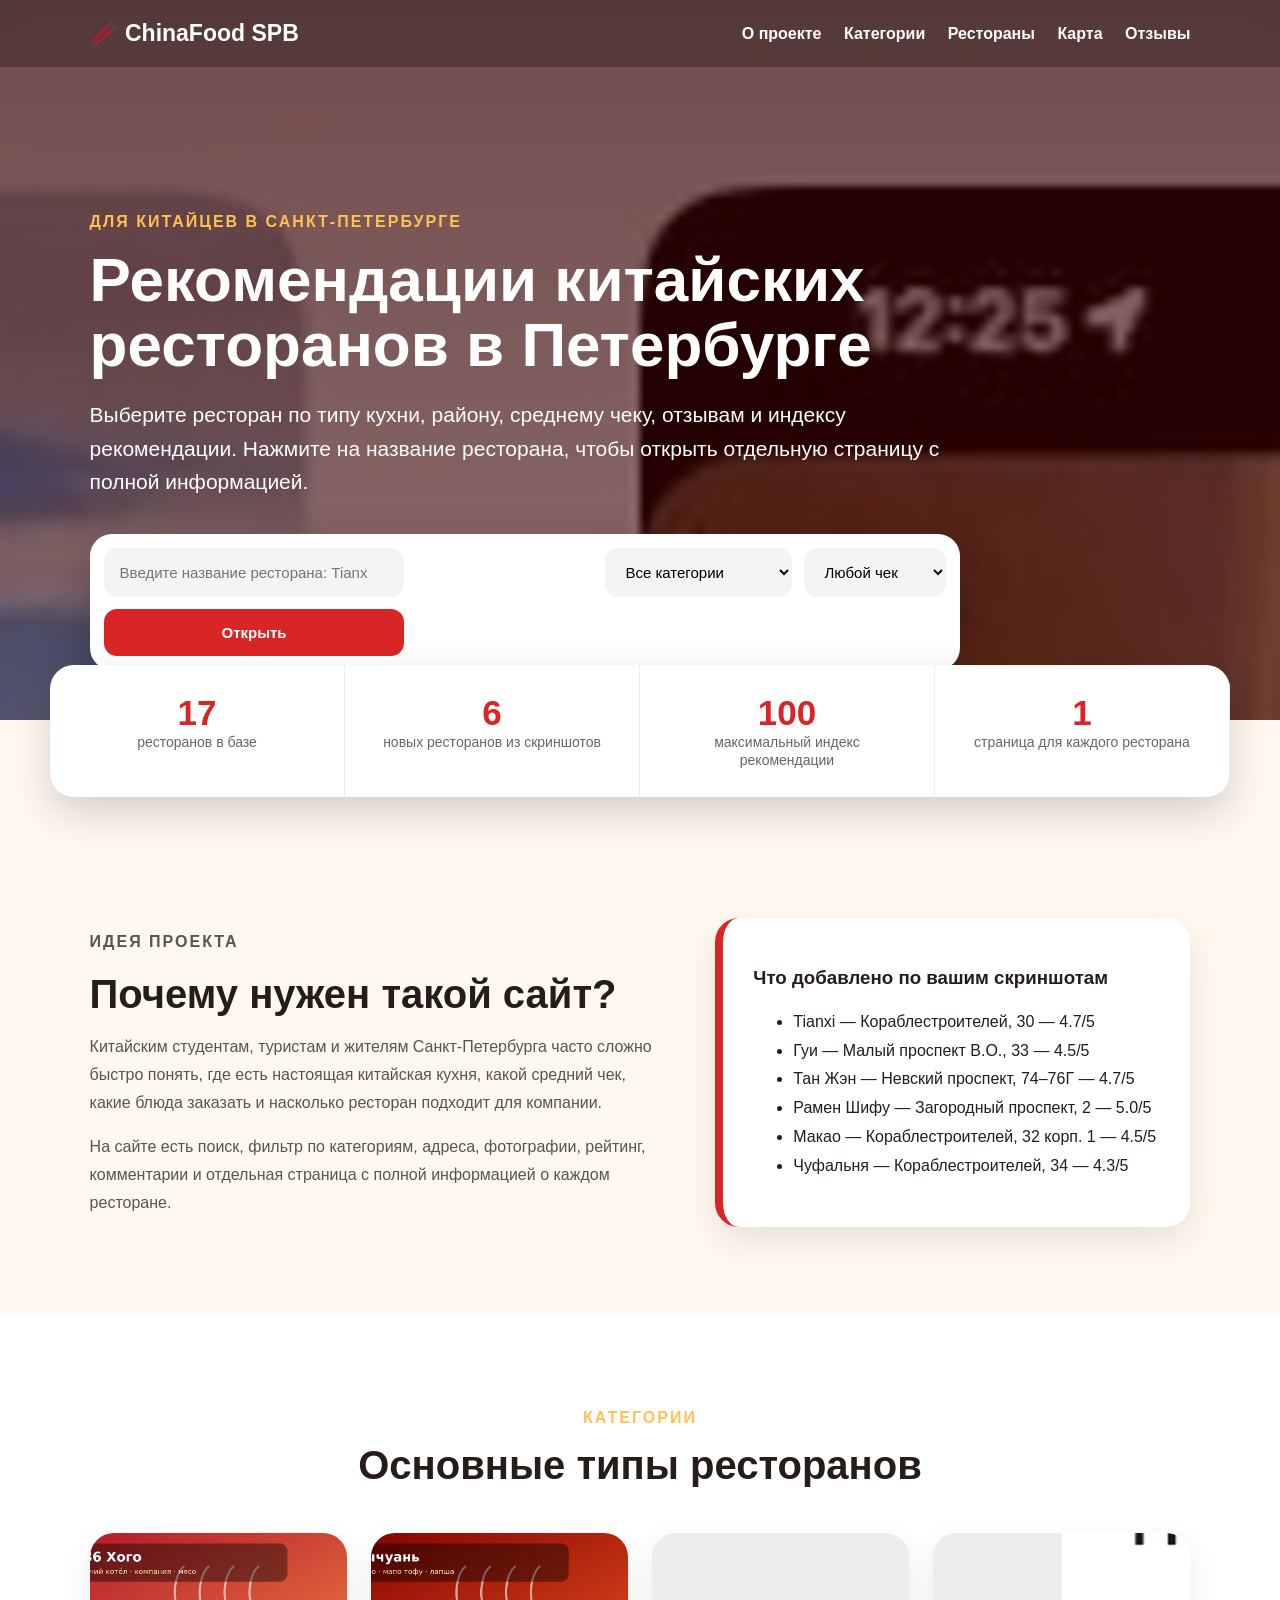
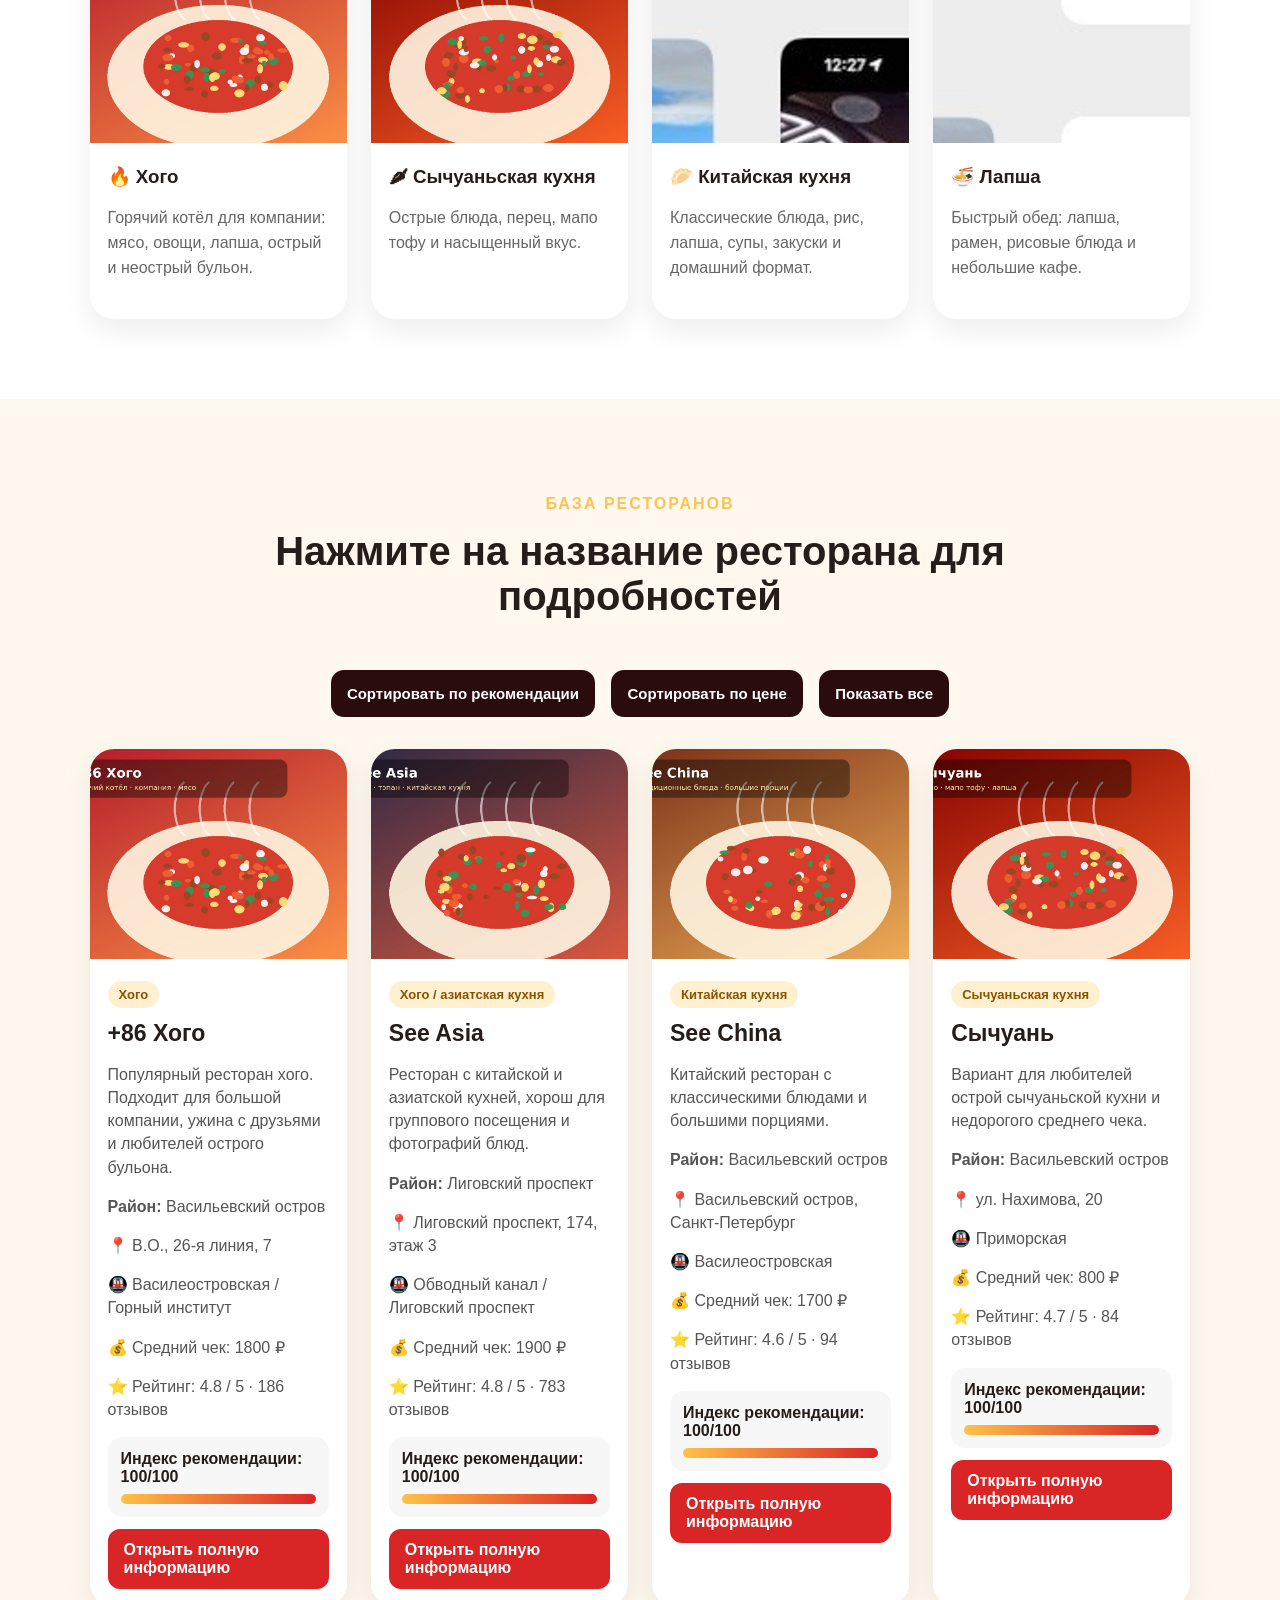
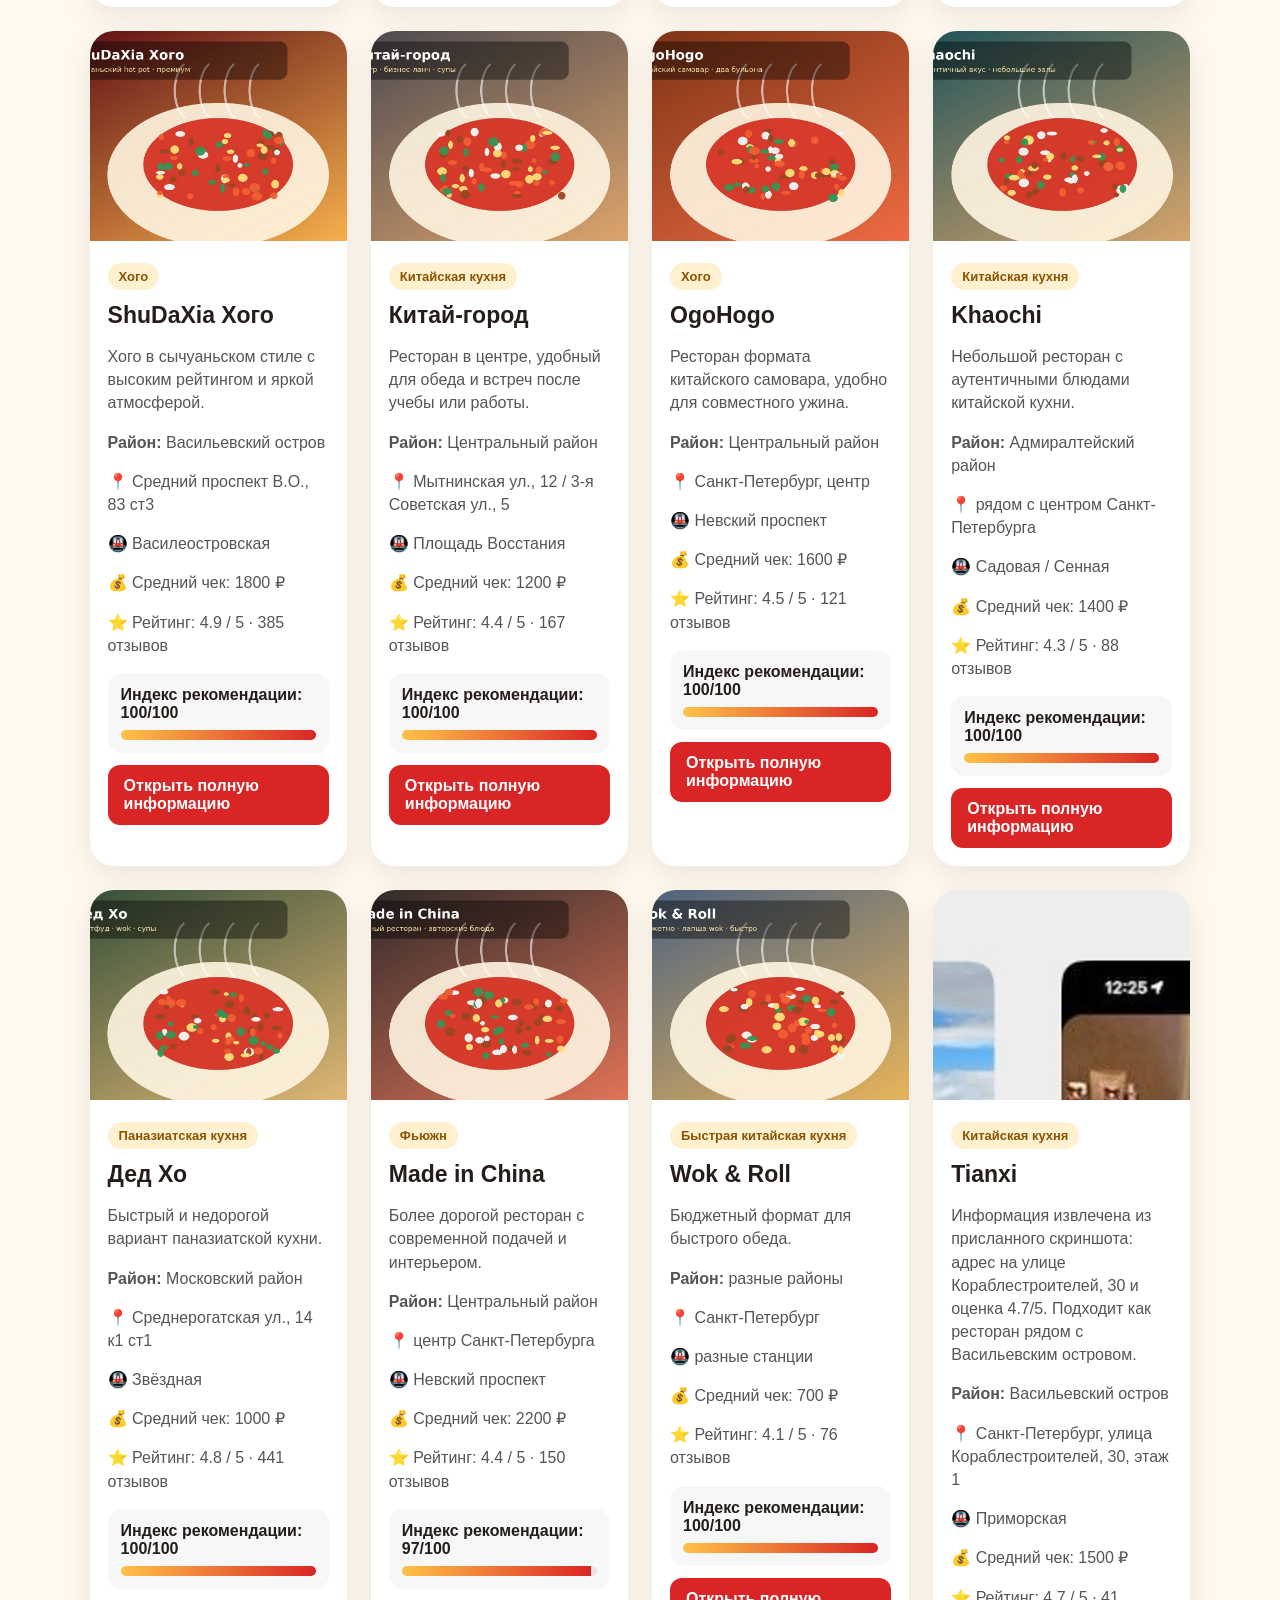
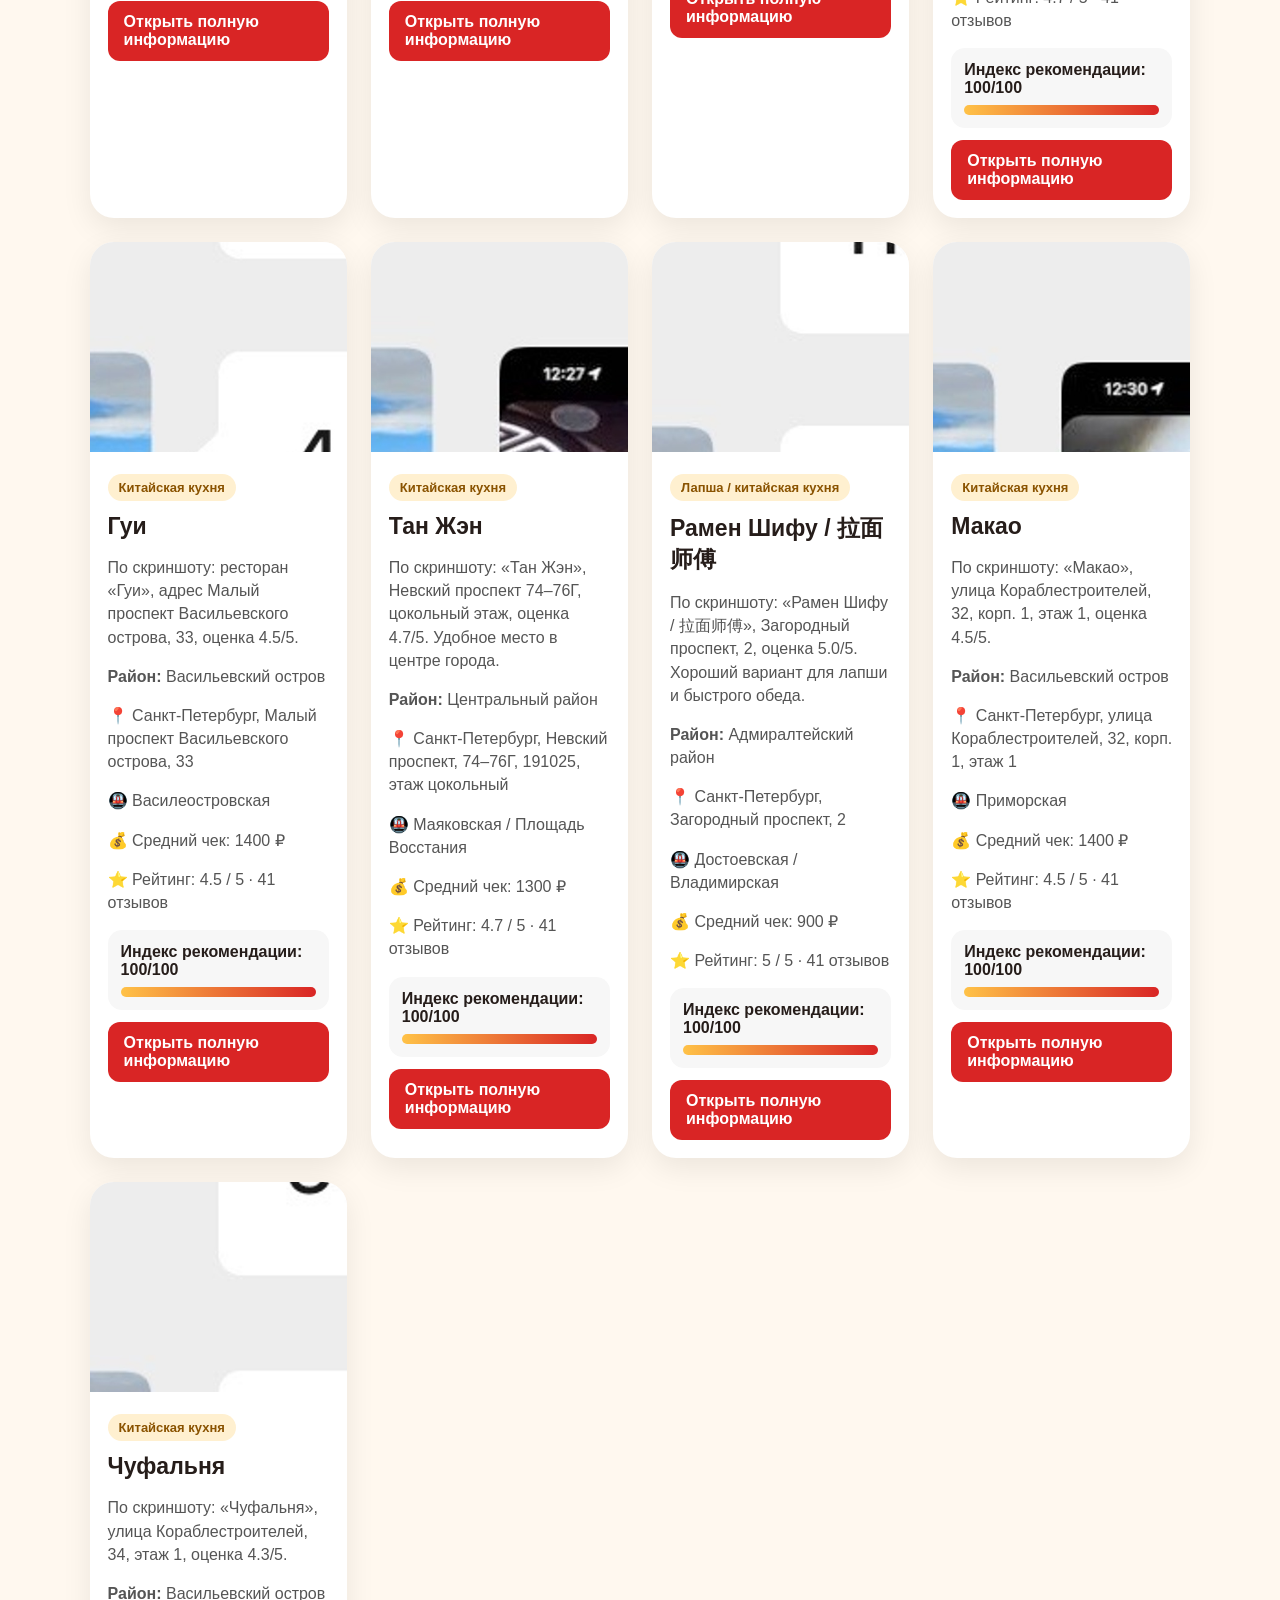
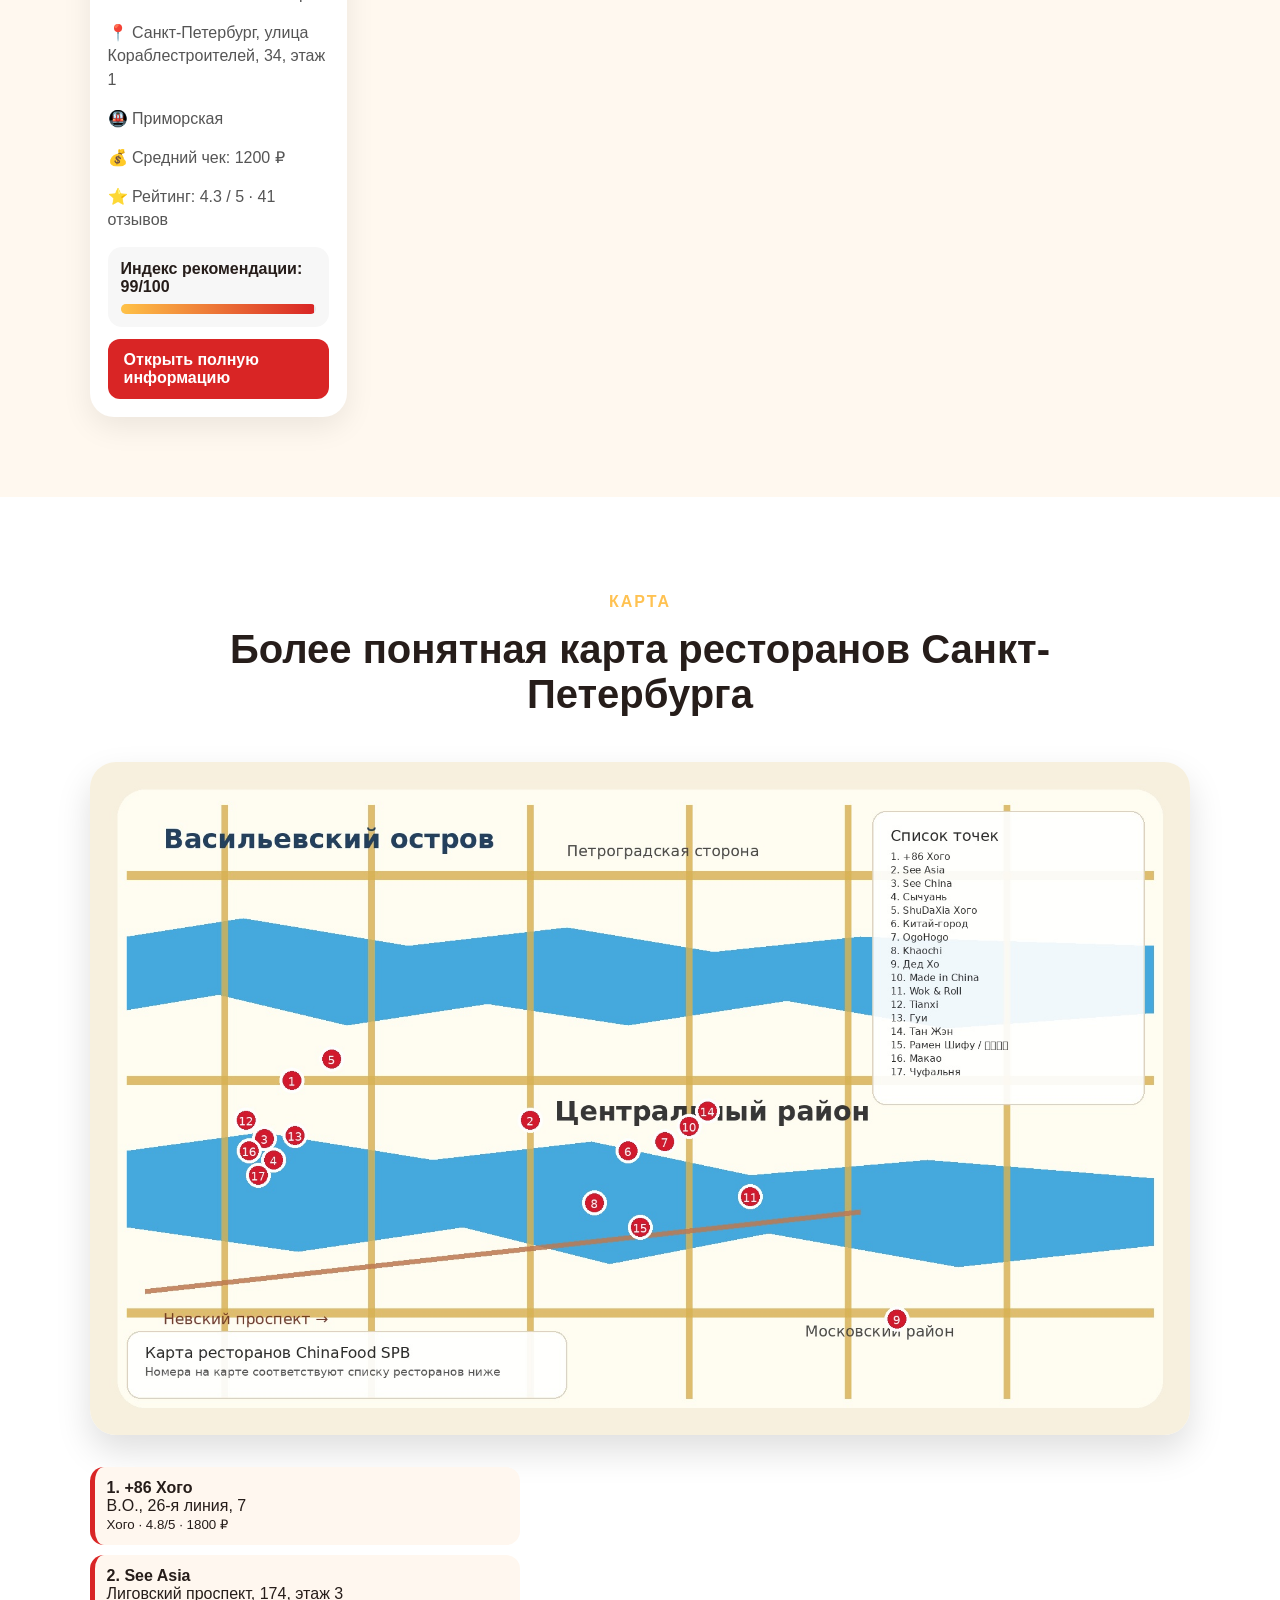
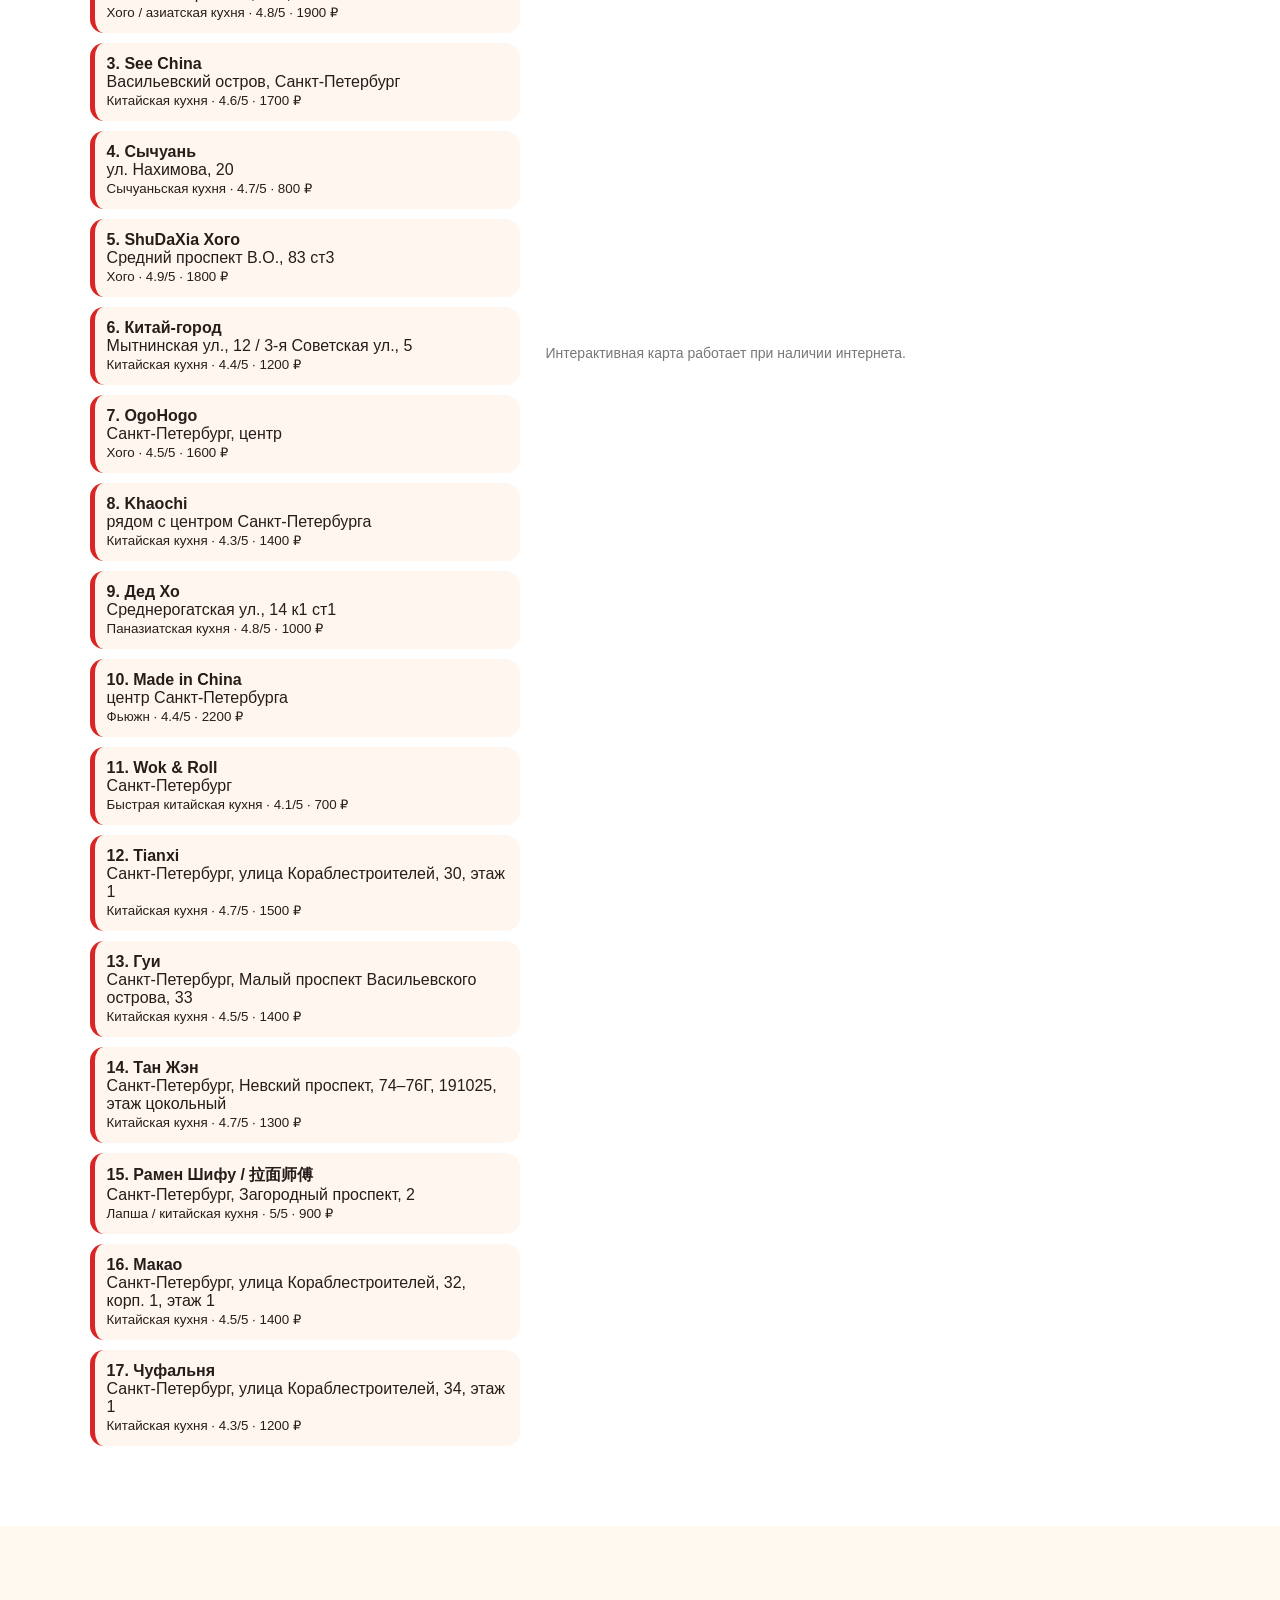
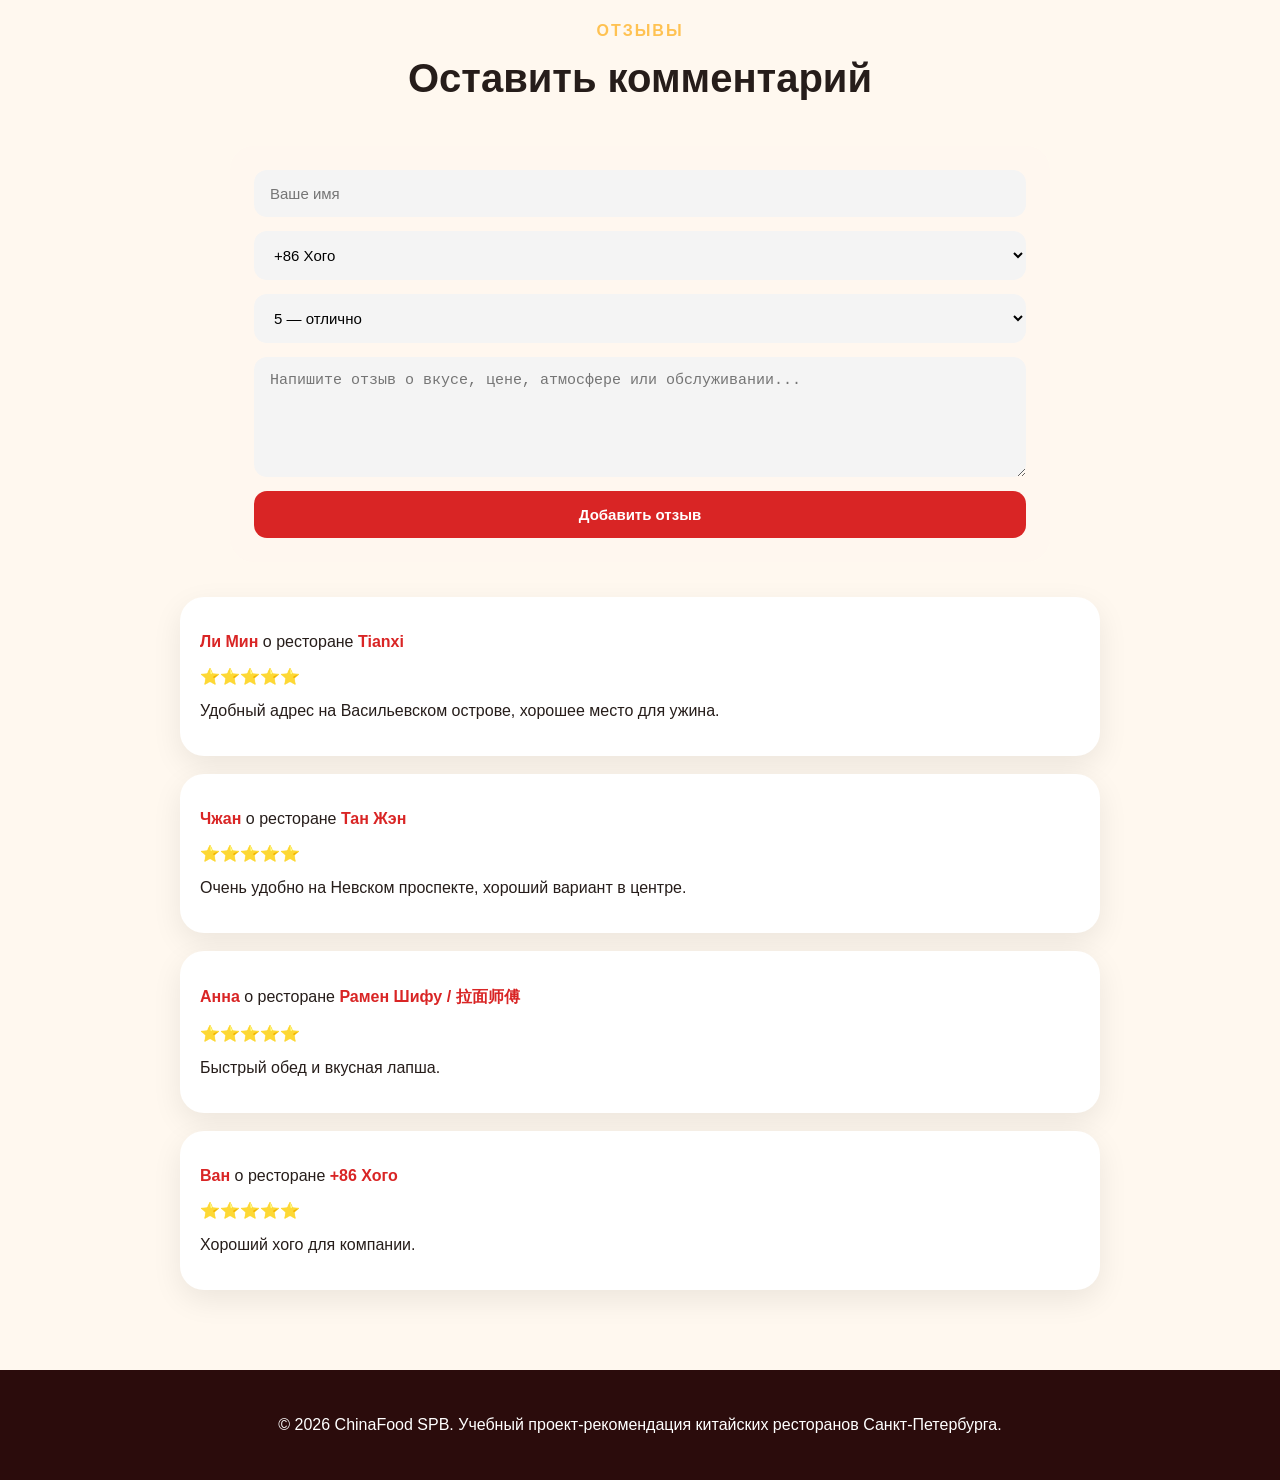
==== index.html @ 534cf10e "Add files via upload" ====
<!DOCTYPE html>
<html lang="ru">
<head>
  <meta charset="UTF-8"/>
  <meta name="viewport" content="width=device-width, initial-scale=1.0"/>
  <title>ChinaFood SPB — китайские рестораны Санкт-Петербурга</title>
  <link rel="stylesheet" href="style.css"/>
</head>
<body>
<header class="hero" id="home">
  <nav class="navbar">
    <a class="logo" href="index.html">🥢 ChinaFood SPB</a>
    <div class="nav-links">
      <a href="#about">О проекте</a>
      <a href="#categories">Категории</a>
      <a href="#restaurants">Рестораны</a>
      <a href="#map">Карта</a>
      <a href="#reviews">Отзывы</a>
    </div>
  </nav>
  <div class="hero-content">
    <p class="tag">Для китайцев в Санкт-Петербурге</p>
    <h1>Рекомендации китайских ресторанов в Петербурге</h1>
    <p class="lead">Выберите ресторан по типу кухни, району, среднему чеку, отзывам и индексу рекомендации. Нажмите на название ресторана, чтобы открыть отдельную страницу с полной информацией.</p>
    <div class="search-box">
      <input id="searchInput" list="restaurantSuggestions" type="text" placeholder="Введите название ресторана: Tianxi, Тан Жэн, Макао..."/>\n      <datalist id="restaurantSuggestions"></datalist>
      <select id="categorySelect">
        <option value="all">Все категории</option>
        <option value="Хого">Хого</option>
        <option value="Сычуаньская кухня">Сычуаньская кухня</option>
        <option value="Китайская кухня">Китайская кухня</option>
        <option value="Лапша">Лапша</option>
        <option value="Фьюжн">Фьюжн</option>
      </select>
      <select id="priceSelect">
        <option value="all">Любой чек</option>
        <option value="low">До 1000 ₽</option>
        <option value="mid">1000–1700 ₽</option>
        <option value="high">От 1700 ₽</option>
      </select>
      <button onclick="goToRestaurantFromSearch()">Открыть</button>
    </div>
  </div>
</header>

<main>
<section class="stats">
  <div><strong>17</strong><span>ресторанов в базе</span></div>
  <div><strong>6</strong><span>новых ресторанов из скриншотов</span></div>
  <div><strong>100</strong><span>максимальный индекс рекомендации</span></div>
  <div><strong>1</strong><span>страница для каждого ресторана</span></div>
</section>

<section id="about" class="section about">
  <div>
    <p class="mini-title">Идея проекта</p>
    <h2>Почему нужен такой сайт?</h2>
    <p>Китайским студентам, туристам и жителям Санкт-Петербурга часто сложно быстро понять, где есть настоящая китайская кухня, какой средний чек, какие блюда заказать и насколько ресторан подходит для компании.</p>
    <p>На сайте есть поиск, фильтр по категориям, адреса, фотографии, рейтинг, комментарии и отдельная страница с полной информацией о каждом ресторане.</p>
  </div>
  <div class="formula-card">
    <h3>Что добавлено по вашим скриншотам</h3>
    <ul>
      <li>Tianxi — Кораблестроителей, 30 — 4.7/5</li>
      <li>Гуи — Малый проспект В.О., 33 — 4.5/5</li>
      <li>Тан Жэн — Невский проспект, 74–76Г — 4.7/5</li>
      <li>Рамен Шифу — Загородный проспект, 2 — 5.0/5</li>
      <li>Макао — Кораблестроителей, 32 корп. 1 — 4.5/5</li>
      <li>Чуфальня — Кораблестроителей, 34 — 4.3/5</li>
    </ul>
  </div>
</section>

<section id="categories" class="section section-light">
  <div class="section-title"><p>Категории</p><h2>Основные типы ресторанов</h2></div>
  <div class="category-grid">
    <article><img src="assets/r_86hogo.jpg"><h3>🔥 Хого</h3><p>Горячий котёл для компании: мясо, овощи, лапша, острый и неострый бульон.</p></article>
    <article><img src="assets/r_sichuan.jpg"><h3>🌶 Сычуаньская кухня</h3><p>Острые блюда, перец, мапо тофу и насыщенный вкус.</p></article>
    <article><img src="assets/tanzhen_real.jpg"><h3>🥟 Китайская кухня</h3><p>Классические блюда, рис, лапша, супы, закуски и домашний формат.</p></article>
    <article><img src="assets/ramen_shifu_real.jpg"><h3>🍜 Лапша</h3><p>Быстрый обед: лапша, рамен, рисовые блюда и небольшие кафе.</p></article>
  </div>
</section>

<section id="restaurants" class="section">
  <div class="section-title"><p>База ресторанов</p><h2>Нажмите на название ресторана для подробностей</h2></div>
  <div class="tools">
    <button onclick="sortByIndex()">Сортировать по рекомендации</button>
    <button onclick="sortByPrice()">Сортировать по цене</button>
    <button onclick="showAll()">Показать все</button>
  </div>
  <div id="restaurantList" class="restaurant-grid"></div>
</section>

<section id="map" class="section section-light">
  <div class="section-title"><p>Карта</p><h2>Более понятная карта ресторанов Санкт-Петербурга</h2></div>
  <img class="big-map" src="assets/spb_restaurant_map_clear.jpg" alt="Карта китайских ресторанов в Санкт-Петербурге">
  <div class="map-layout">
    <div class="map-list" id="mapList"></div>
    <div class="map-frame">
      <iframe title="OpenStreetMap Saint Petersburg"
        src="https://www.openstreetmap.org/export/embed.html?bbox=30.174%2C59.855%2C30.515%2C60.055&layer=mapnik&marker=59.9343%2C30.3351">
      </iframe>
      <p>Интерактивная карта работает при наличии интернета.</p>
    </div>
  </div>
</section>

<section id="reviews" class="section">
  <div class="section-title"><p>Отзывы</p><h2>Оставить комментарий</h2></div>
  <div class="review-box">
    <input id="userName" placeholder="Ваше имя">
    <select id="restaurantName"></select>
    <select id="rating"><option value="5">5 — отлично</option><option value="4">4 — хорошо</option><option value="3">3 — нормально</option><option value="2">2 — плохо</option><option value="1">1 — очень плохо</option></select>
    <textarea id="comment" placeholder="Напишите отзыв о вкусе, цене, атмосфере или обслуживании..."></textarea>
    <button onclick="addReview()">Добавить отзыв</button>
  </div>
  <div id="reviewList" class="review-list"></div>
</section>
</main>

<footer>
  <p>© 2026 ChinaFood SPB. Учебный проект-рекомендация китайских ресторанов Санкт-Петербурга.</p>
</footer>
<script src="data.js"></script>
<script src="script.js"></script>
</body>
</html>
---- style.css ----
*{box-sizing:border-box;scroll-behavior:smooth}body{margin:0;font-family:Arial,Helvetica,sans-serif;background:#fff8ef;color:#261d1a}.hero{min-height:720px;background:linear-gradient(rgba(55,0,0,.68),rgba(60,0,0,.55)),url('assets/tianxi_real.jpg') center/cover no-repeat;color:#fff}.navbar{display:flex;justify-content:space-between;align-items:center;padding:20px 7%;position:sticky;top:0;background:rgba(0,0,0,.25);backdrop-filter:blur(10px);z-index:10}.detail-nav{background:#2b0c0c}.logo{font-weight:800;font-size:23px;color:#fff;text-decoration:none}.nav-links a{color:#fff;text-decoration:none;margin-left:18px;font-weight:700}.nav-links a:hover{color:#ffd166}.hero-content{max-width:1050px;padding:130px 7% 50px}.tag,.mini-title,.section-title p{color:#ffc252;text-transform:uppercase;letter-spacing:2px;font-weight:800}.hero h1{font-size:62px;line-height:1.05;margin:15px 0}.lead{font-size:21px;max-width:880px;line-height:1.6}.search-box{margin-top:35px;display:grid;grid-template-columns:1.7fr 1fr 1fr auto;gap:12px;background:#fff;padding:14px;border-radius:22px;box-shadow:0 18px 45px rgba(0,0,0,.28)}input,select,textarea,button{font-size:15px;border:0;border-radius:13px;padding:15px 16px}input,select,textarea{background:#f4f4f4}button{background:#d92525;color:#fff;font-weight:800;cursor:pointer;transition:.2s}button:hover{background:#a91414;transform:translateY(-1px)}.stats{display:grid;grid-template-columns:repeat(4,1fr);max-width:1180px;margin:-55px auto 35px;background:#fff;border-radius:24px;box-shadow:0 16px 40px rgba(0,0,0,.16);overflow:hidden}.stats div{text-align:center;padding:28px;border-right:1px solid #eee}.stats strong{display:block;font-size:35px;color:#d92525}.stats span{color:#666;font-size:14px}.section{padding:80px 7%}.section-light{background:#fff}.section-title{text-align:center;max-width:820px;margin:0 auto 45px}.section-title h2,.about h2{font-size:40px;margin:10px 0}.about{display:grid;grid-template-columns:1.1fr .9fr;gap:45px;align-items:center}.about p{line-height:1.75;color:#555}.formula-card{background:#fff;border-radius:24px;padding:30px;box-shadow:0 14px 35px rgba(0,0,0,.09);border-left:8px solid #d92525}.formula-card li{line-height:1.8}.category-grid,.restaurant-grid{display:grid;grid-template-columns:repeat(4,1fr);gap:24px}.category-grid article,.restaurant-card,.review-item{background:#fff;border-radius:24px;overflow:hidden;box-shadow:0 10px 30px rgba(0,0,0,.08);transition:.25s}.category-grid article:hover,.restaurant-card:hover{transform:translateY(-6px)}.category-grid img,.restaurant-card img{width:100%;height:210px;object-fit:cover}.category-grid h3,.category-grid p{padding:0 18px}.category-grid p{padding-bottom:22px;color:#666;line-height:1.55}.tools{text-align:center;margin-bottom:26px}.tools button{margin:6px;background:#2b0c0c}.restaurant-card-content{padding:18px}.restaurant-card h3{font-size:23px;margin:0 0 10px}.restaurant-card h3 a{color:#261d1a;text-decoration:none}.restaurant-card h3 a:hover{color:#d92525;text-decoration:underline}.badge{display:inline-block;padding:6px 11px;border-radius:999px;background:#fff0d0;color:#8a5300;font-size:13px;font-weight:800;margin-bottom:12px}.restaurant-card p{color:#555;line-height:1.45}.detail-btn{display:inline-block;margin-top:12px;background:#d92525;color:white;padding:12px 16px;border-radius:12px;text-decoration:none;font-weight:800}.detail-btn:hover{background:#a91414}.recommend{margin-top:14px;background:#f7f7f7;border-radius:14px;padding:13px}.recommend-bar{height:10px;background:#e5e5e5;border-radius:999px;overflow:hidden;margin-top:8px}.recommend-fill{height:100%;background:linear-gradient(90deg,#ffc247,#d92525)}.big-map{width:100%;border-radius:26px;box-shadow:0 16px 35px rgba(0,0,0,.13);margin-bottom:28px}.map-layout{display:grid;grid-template-columns:.8fr 1.2fr;gap:26px}.map-list{display:grid;gap:10px}.map-point{background:#fff7ef;border-radius:14px;padding:12px;border-left:5px solid #d92525}.map-point a{color:#261d1a;text-decoration:none;font-weight:800}.map-point a:hover{color:#d92525}.map-frame iframe{width:100%;height:460px;border:0;border-radius:20px}.map-frame p{color:#777;font-size:14px}.review-box{display:grid;gap:14px;background:#fff7ef;padding:24px;border-radius:24px;max-width:820px;margin:0 auto 35px}.review-box textarea{min-height:120px;resize:vertical}.review-list{display:grid;gap:18px;max-width:920px;margin:auto}.review-item{padding:20px}.review-item strong{color:#d92525}footer{text-align:center;padding:30px;background:#2b0c0c;color:white}.detail-body{background:#fff8ef}.detail-page{padding:45px 7% 80px}.back-link{display:inline-block;margin-bottom:22px;color:#d92525;text-decoration:none;font-weight:800}.detail-card{display:grid;grid-template-columns:.9fr 1.1fr;gap:34px;background:#fff;border-radius:28px;padding:30px;box-shadow:0 18px 45px rgba(0,0,0,.12)}.detail-card img{width:100%;max-height:620px;object-fit:cover;border-radius:22px}.detail-info h1{font-size:44px;margin:0 0 10px}.detail-grid{display:grid;grid-template-columns:1fr 1fr;gap:12px;margin:20px 0}.info-box{background:#fff7ef;border-radius:16px;padding:15px}.info-box b{display:block;color:#8a5300;margin-bottom:4px}.feature-list{display:flex;flex-wrap:wrap;gap:10px;margin-top:15px}.feature-list span{background:#fff0d0;color:#8a5300;border-radius:999px;padding:8px 12px;font-weight:800}.detail-actions{margin-top:24px;display:flex;gap:12px;flex-wrap:wrap}.detail-actions a{background:#d92525;color:white;text-decoration:none;padding:13px 16px;border-radius:12px;font-weight:800}.detail-actions a.secondary{background:#2b0c0c}@media(max-width:1050px){.category-grid,.restaurant-grid{grid-template-columns:repeat(2,1fr)}.search-box,.stats,.about,.map-layout,.detail-card,.detail-grid{grid-template-columns:1fr}.hero h1{font-size:44px}.nav-links{display:none}}@media(max-width:650px){.category-grid,.restaurant-grid{grid-template-columns:1fr}.hero h1{font-size:34px}.section{padding:55px 5%}.detail-page{padding:30px 5%}.detail-card{padding:18px}}
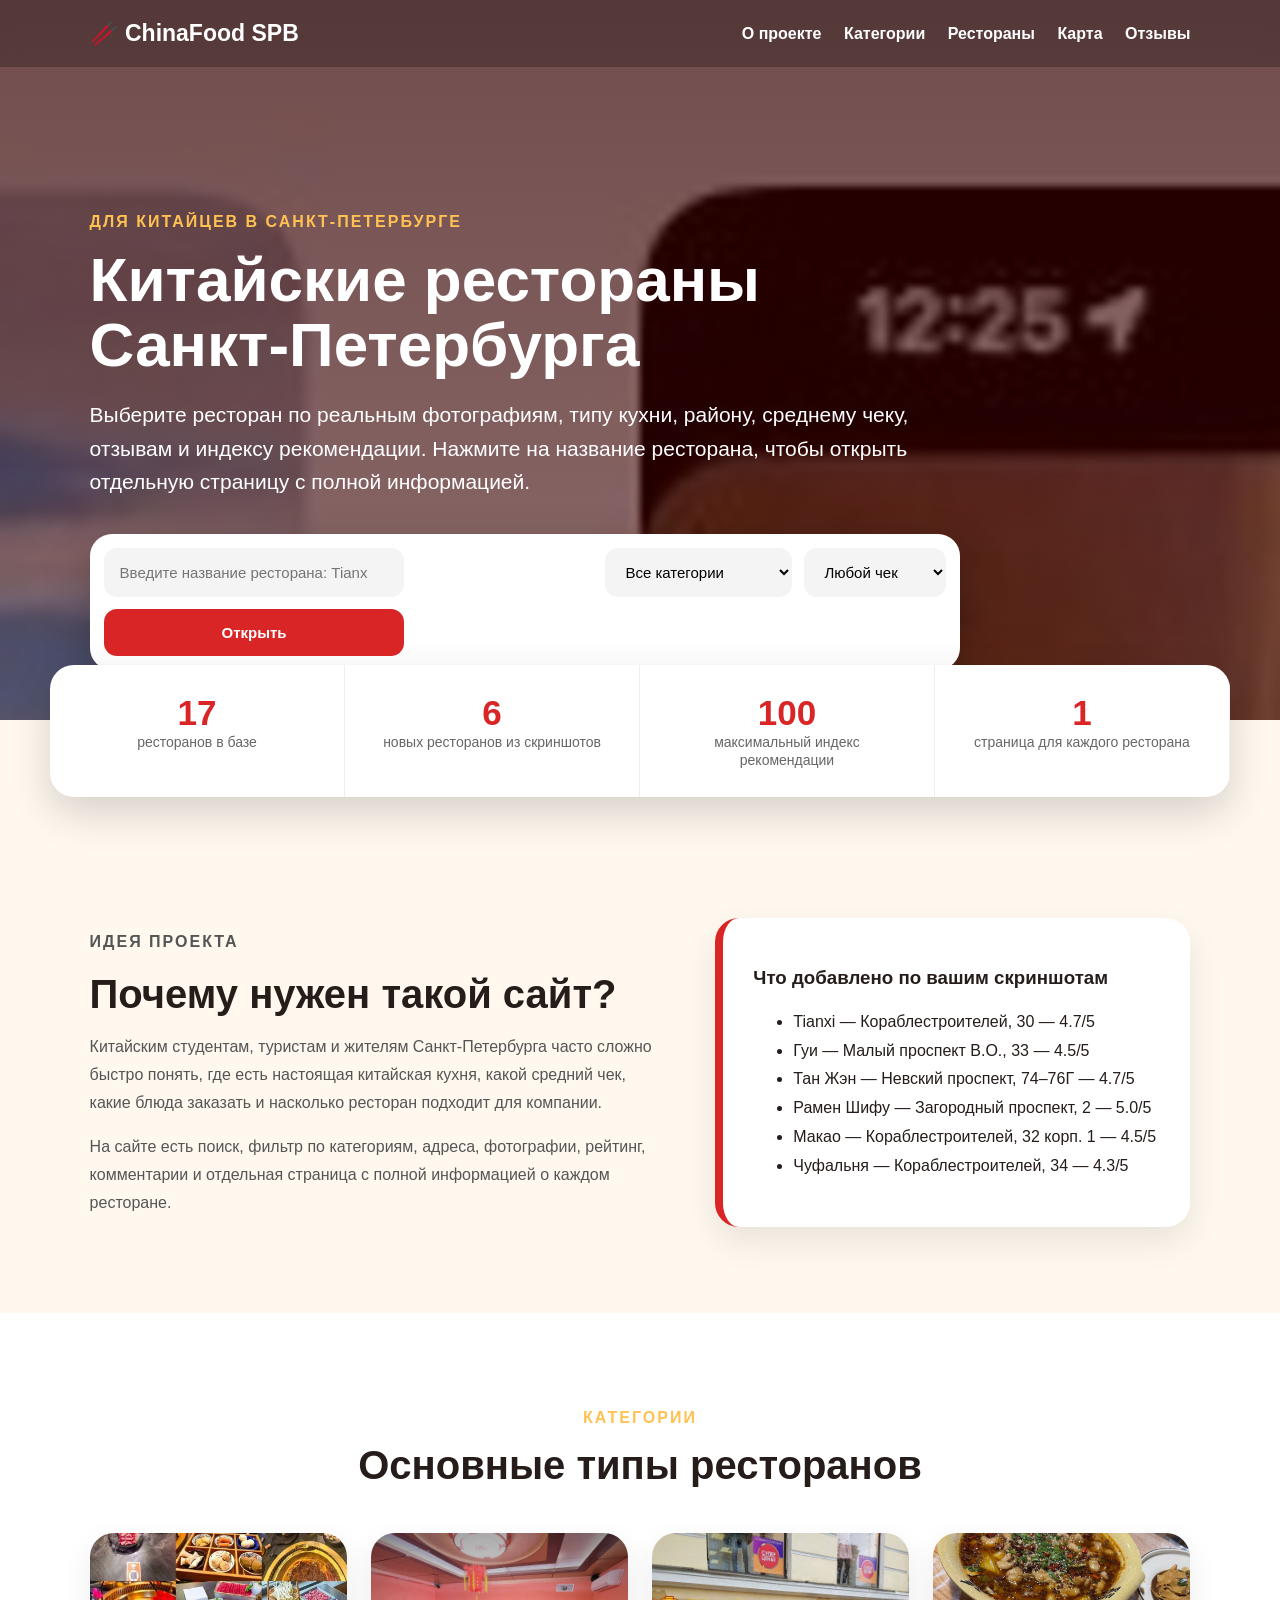
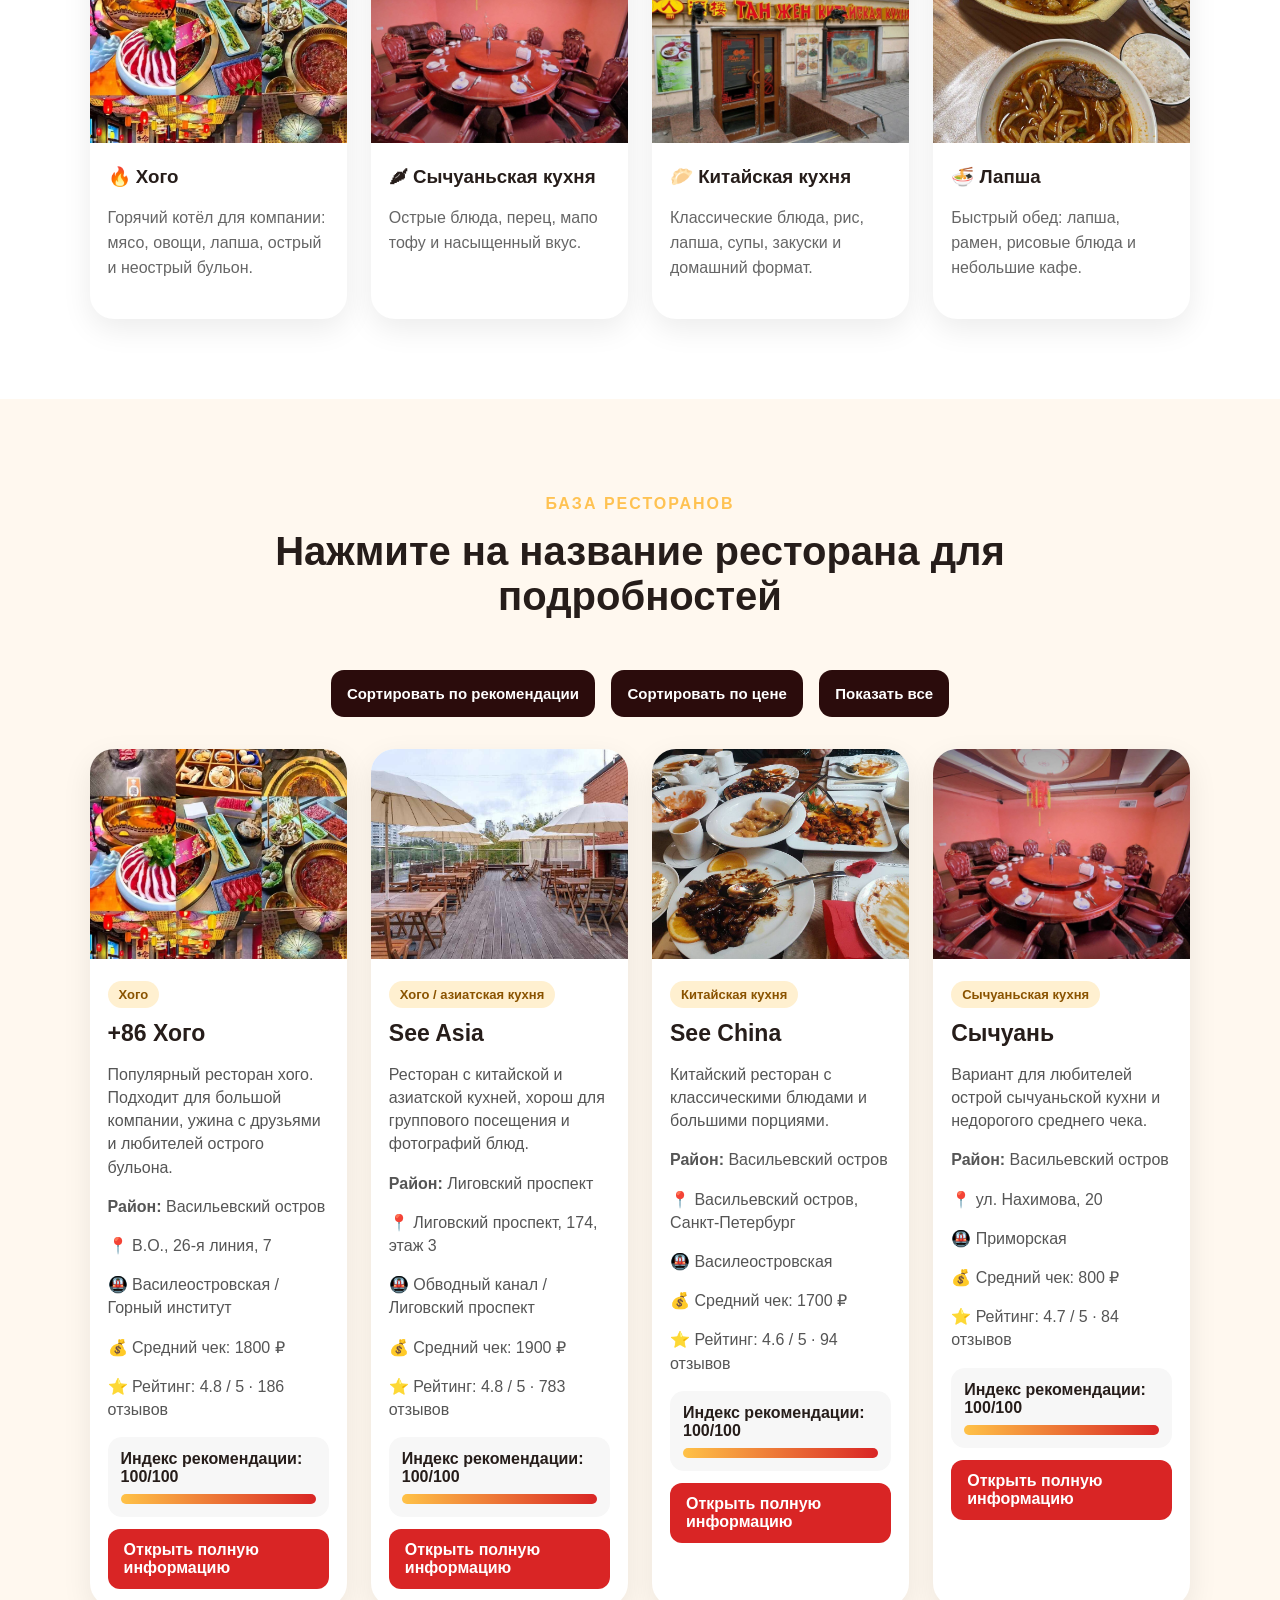
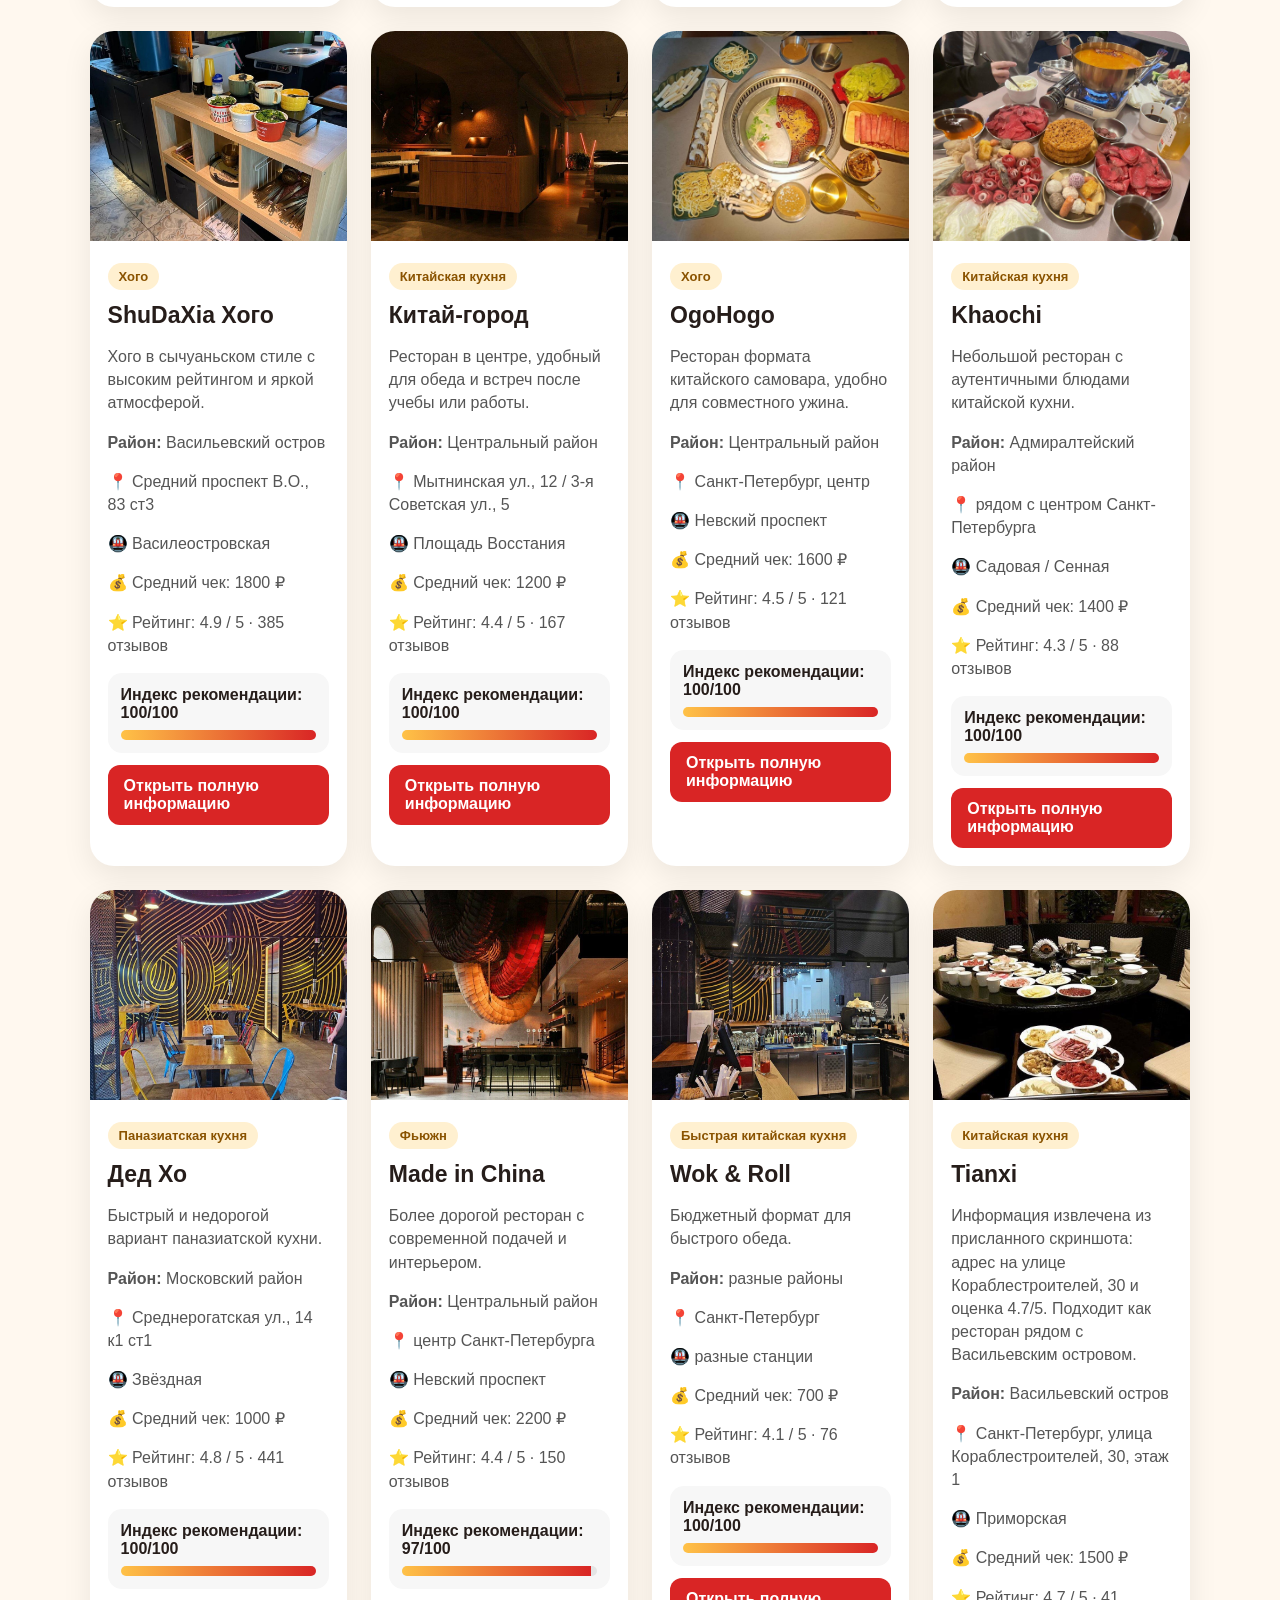
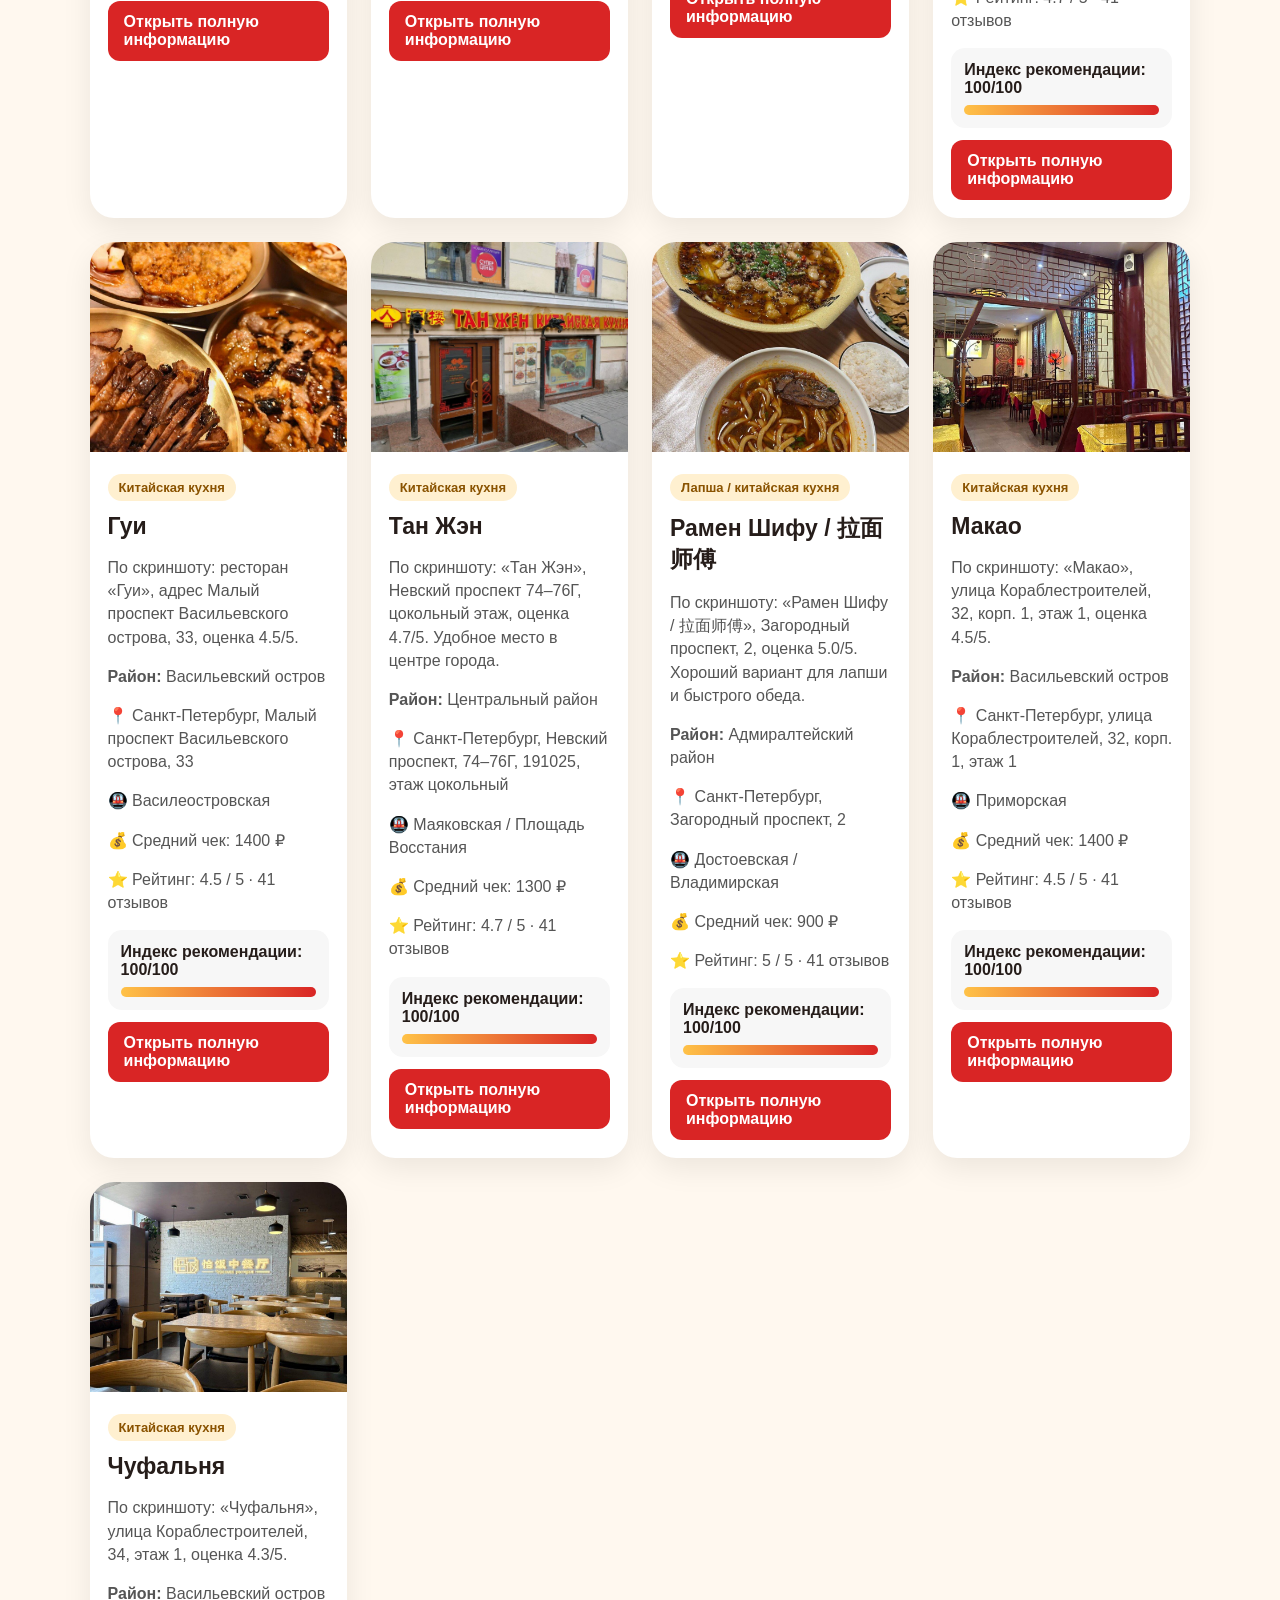
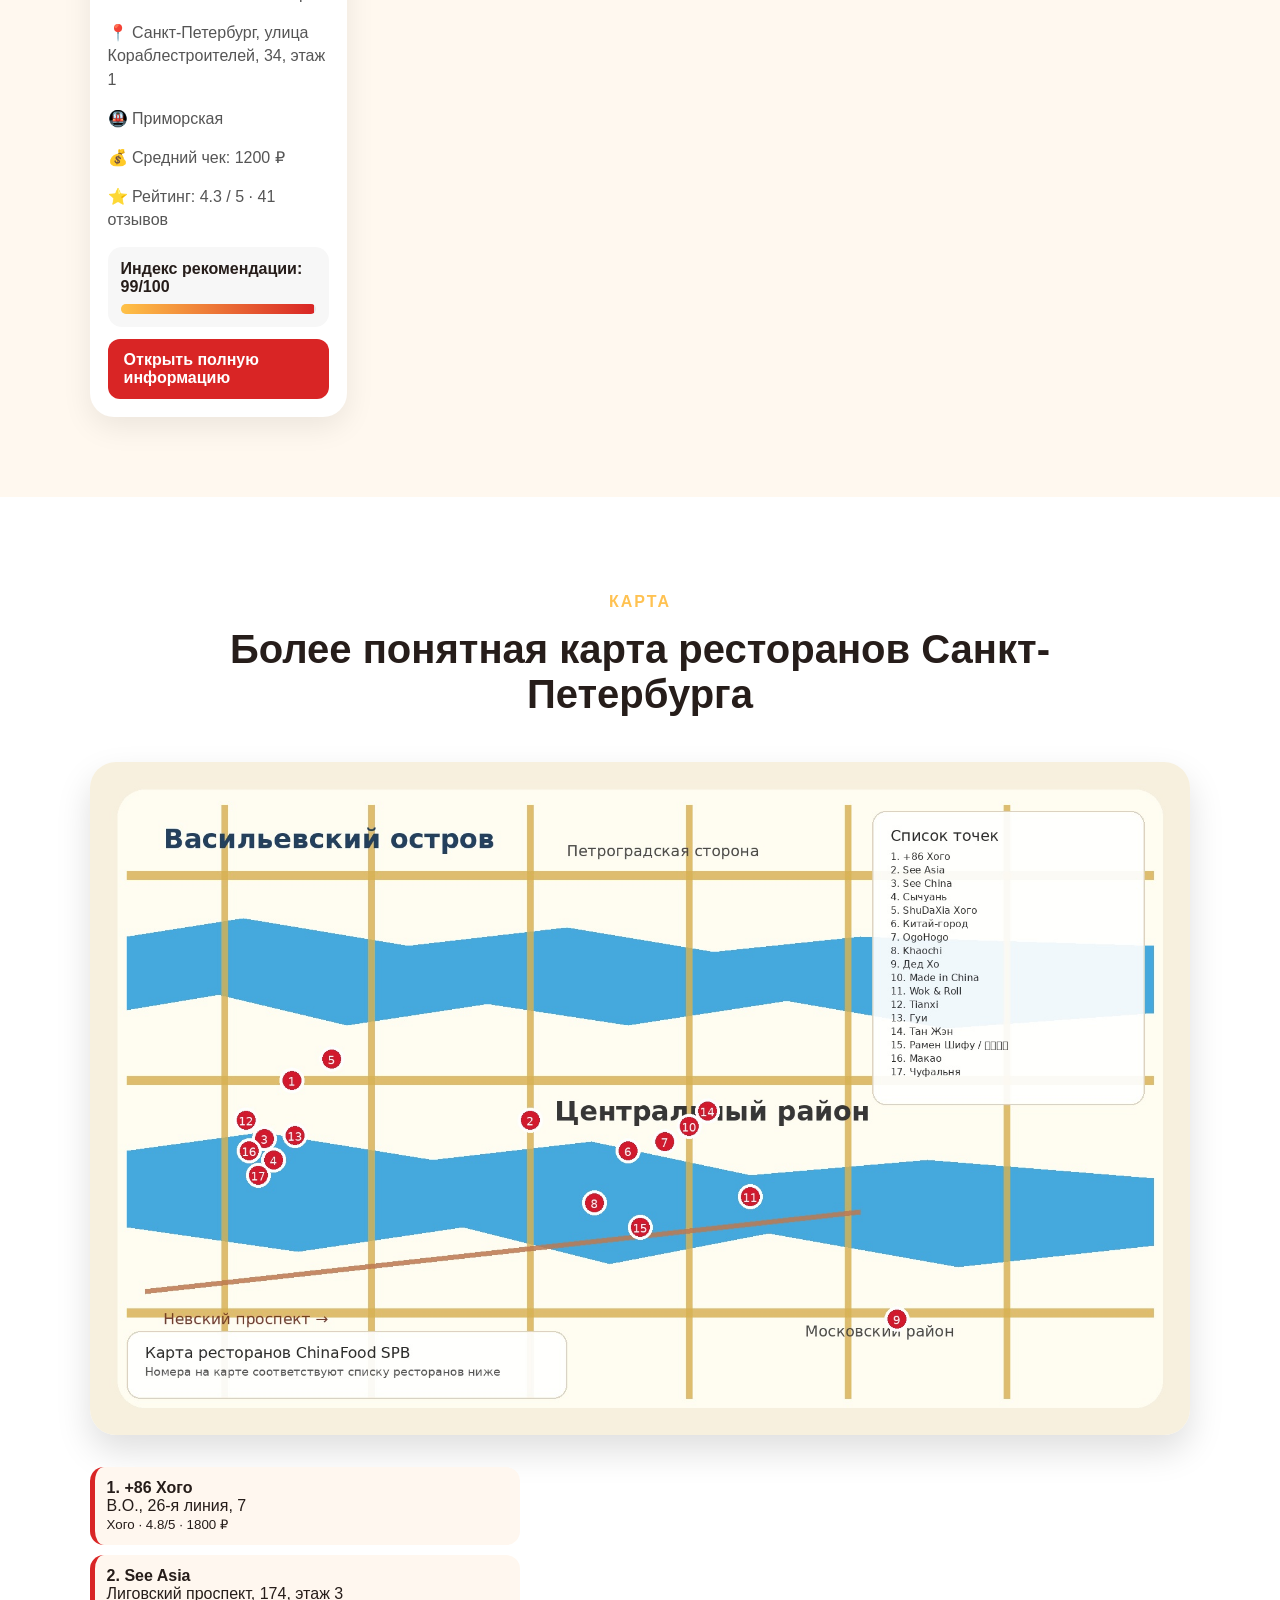
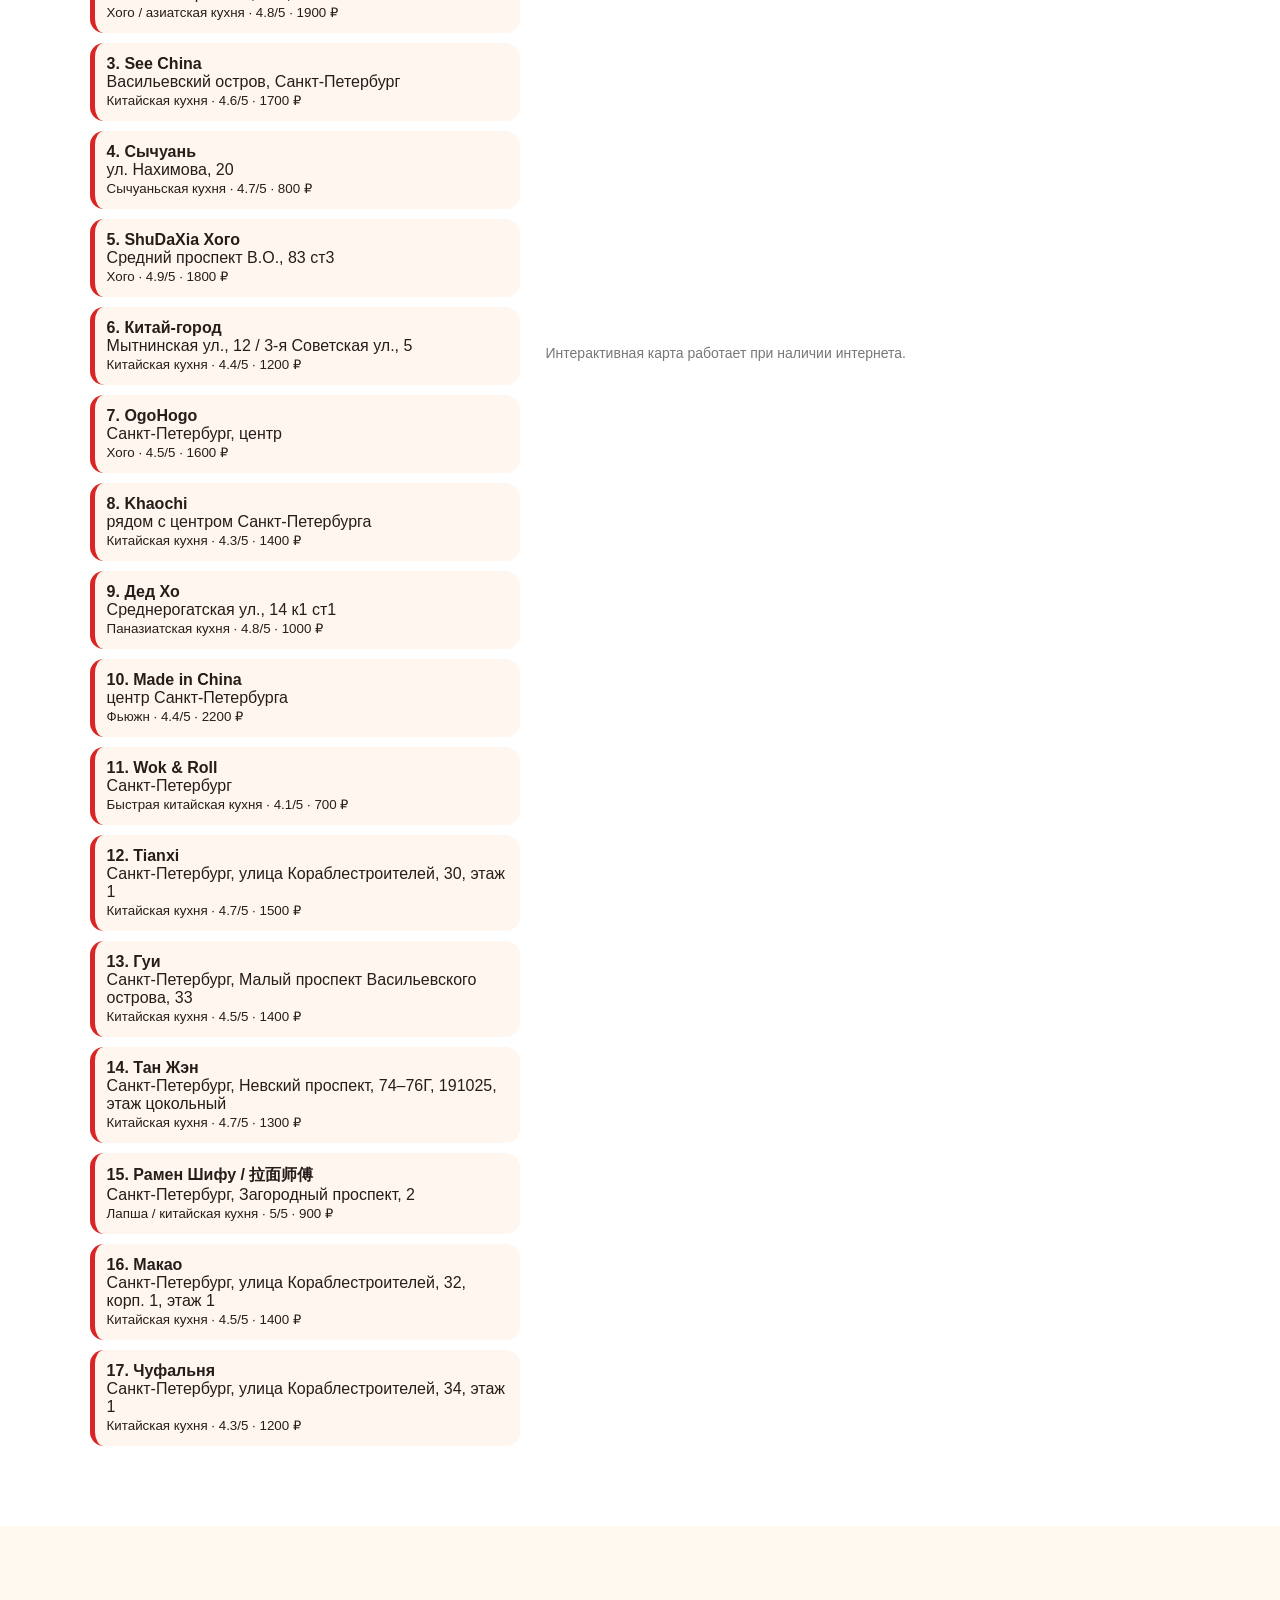
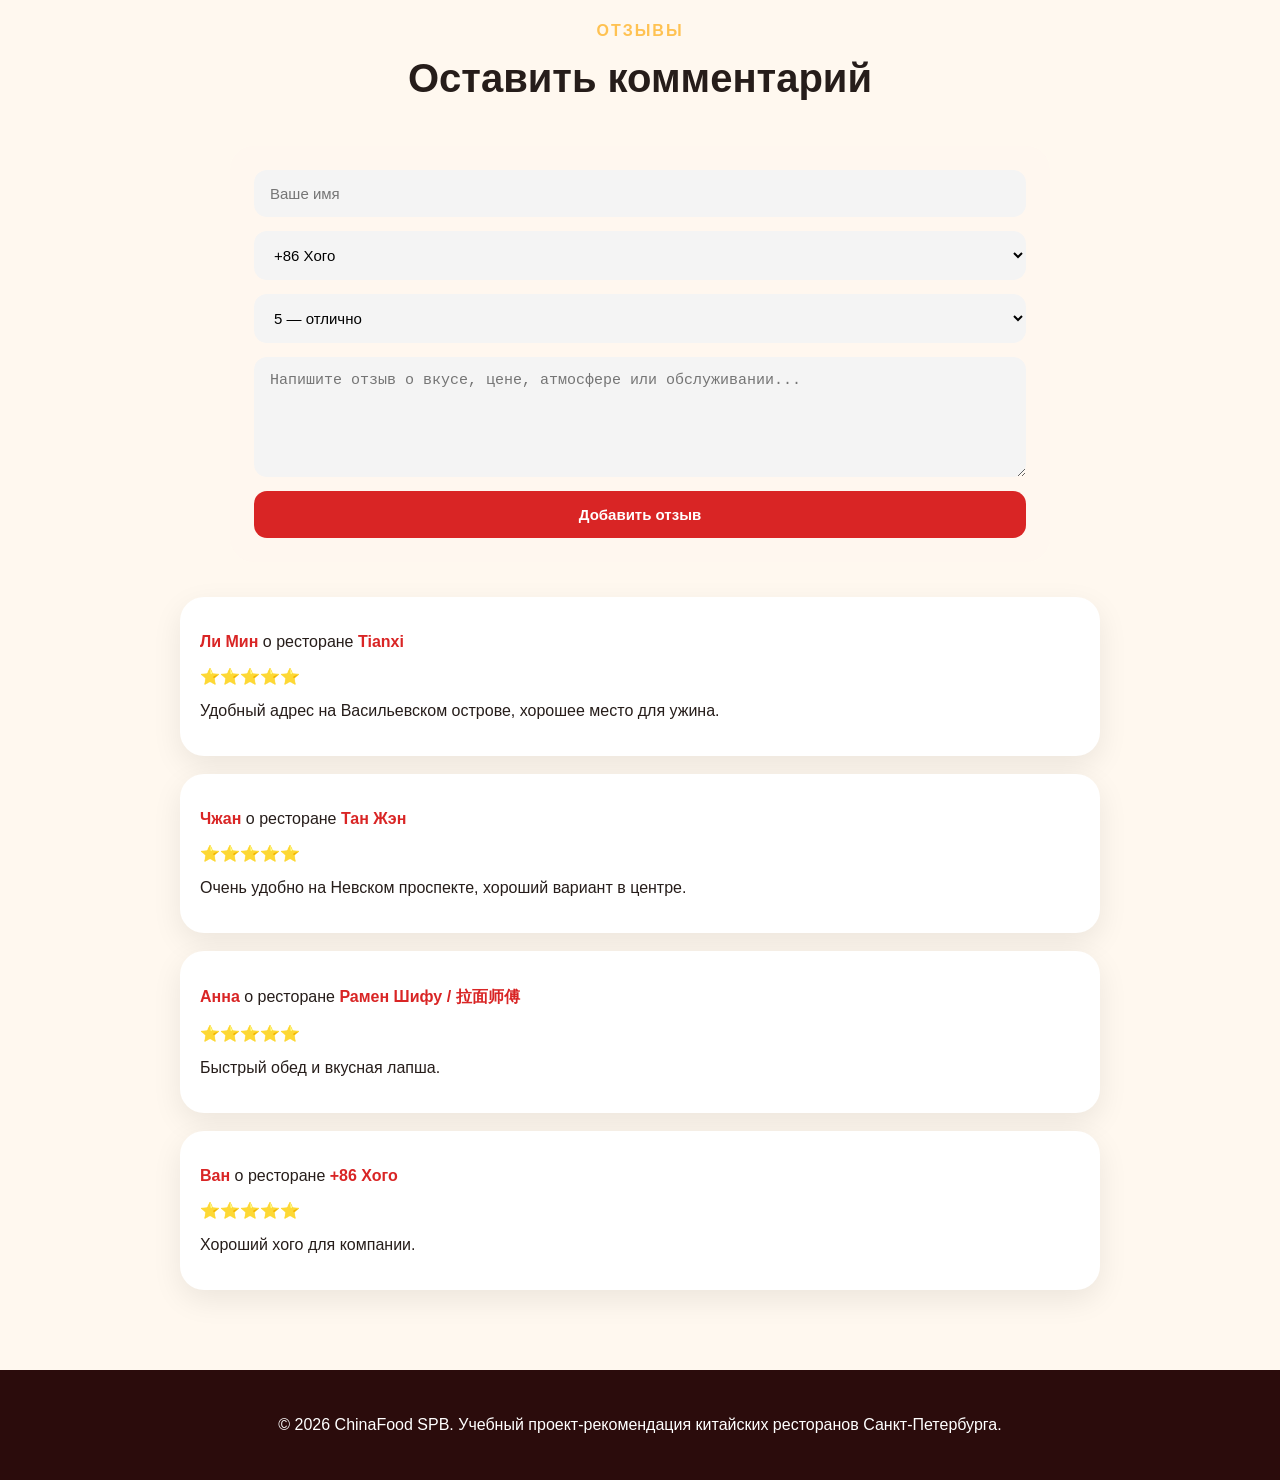
==== commit a3d08115: "Add files via upload" ====
--- a/index.html
+++ b/index.html
@@ -20,8 +20,8 @@
   </nav>
   <div class="hero-content">
     <p class="tag">Для китайцев в Санкт-Петербурге</p>
-    <h1>Рекомендации китайских ресторанов в Петербурге</h1>
-    <p class="lead">Выберите ресторан по типу кухни, району, среднему чеку, отзывам и индексу рекомендации. Нажмите на название ресторана, чтобы открыть отдельную страницу с полной информацией.</p>
+    <h1>Китайские рестораны Санкт-Петербурга</h1>
+    <p class="lead">Выберите ресторан по реальным фотографиям, типу кухни, району, среднему чеку, отзывам и индексу рекомендации. Нажмите на название ресторана, чтобы открыть отдельную страницу с полной информацией.</p>
     <div class="search-box">
       <input id="searchInput" list="restaurantSuggestions" type="text" placeholder="Введите название ресторана: Tianxi, Тан Жэн, Макао..."/>\n      <datalist id="restaurantSuggestions"></datalist>
       <select id="categorySelect">
@@ -74,10 +74,10 @@
 <section id="categories" class="section section-light">
   <div class="section-title"><p>Категории</p><h2>Основные типы ресторанов</h2></div>
   <div class="category-grid">
-    <article><img src="assets/r_86hogo.jpg"><h3>🔥 Хого</h3><p>Горячий котёл для компании: мясо, овощи, лапша, острый и неострый бульон.</p></article>
-    <article><img src="assets/r_sichuan.jpg"><h3>🌶 Сычуаньская кухня</h3><p>Острые блюда, перец, мапо тофу и насыщенный вкус.</p></article>
-    <article><img src="assets/tanzhen_real.jpg"><h3>🥟 Китайская кухня</h3><p>Классические блюда, рис, лапша, супы, закуски и домашний формат.</p></article>
-    <article><img src="assets/ramen_shifu_real.jpg"><h3>🍜 Лапша</h3><p>Быстрый обед: лапша, рамен, рисовые блюда и небольшие кафе.</p></article>
+    <article><img src="assets/restaurant_photos/hogo86.jpg"><h3>🔥 Хого</h3><p>Горячий котёл для компании: мясо, овощи, лапша, острый и неострый бульон.</p></article>
+    <article><img src="assets/restaurant_photos/sichuan.jpg"><h3>🌶 Сычуаньская кухня</h3><p>Острые блюда, перец, мапо тофу и насыщенный вкус.</p></article>
+    <article><img src="assets/restaurant_photos/tanzhen.jpg"><h3>🥟 Китайская кухня</h3><p>Классические блюда, рис, лапша, супы, закуски и домашний формат.</p></article>
+    <article><img src="assets/restaurant_photos/ramenshifu.jpg"><h3>🍜 Лапша</h3><p>Быстрый обед: лапша, рамен, рисовые блюда и небольшие кафе.</p></article>
   </div>
 </section>
 
